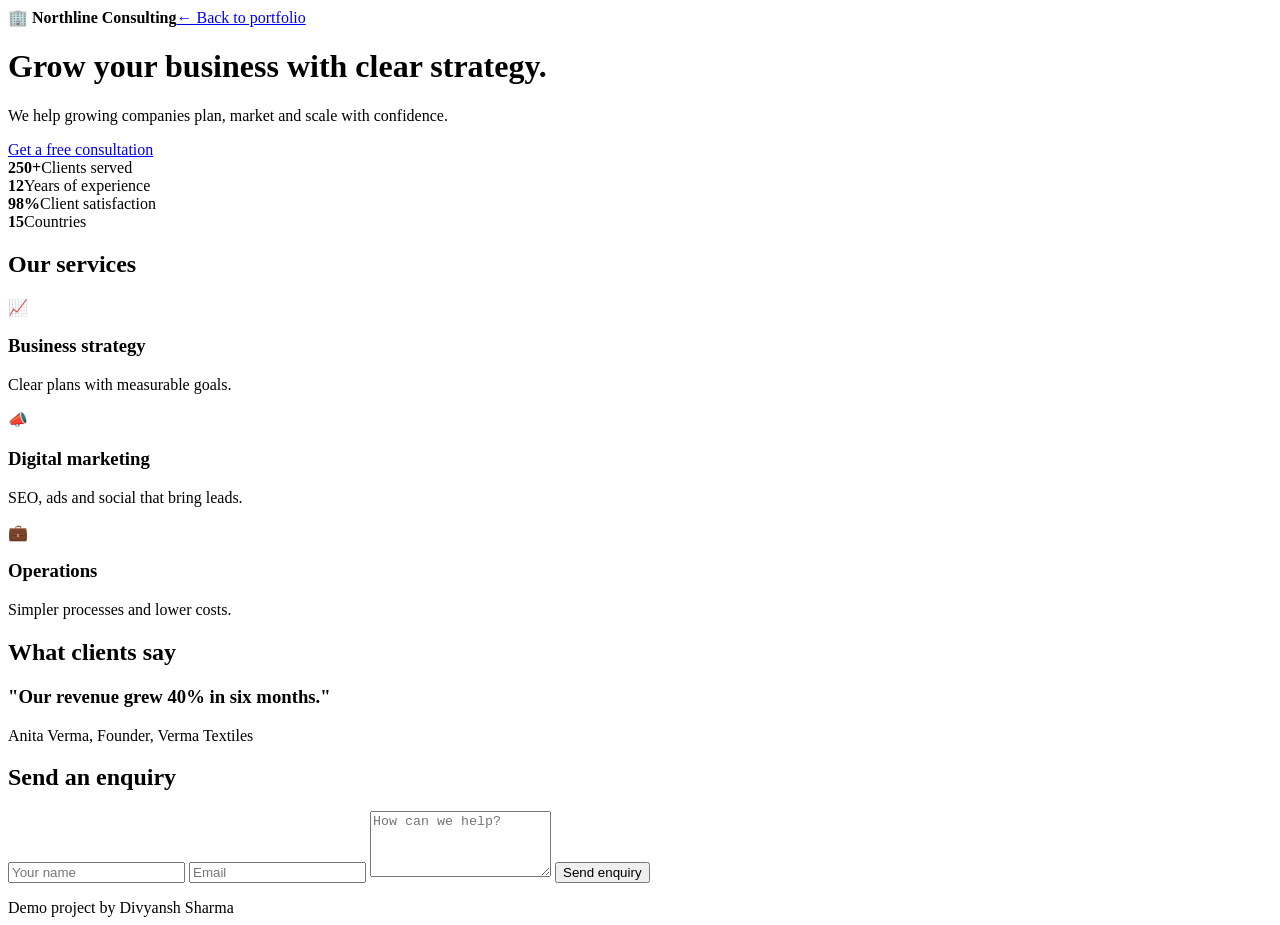
==== business.html @ 746f1582 "Add files via upload" ====
<!DOCTYPE html>
<html lang="en">
<head>
<meta charset="UTF-8">
<meta name="viewport" content="width=device-width,initial-scale=1">
<link href="https://fonts.googleapis.com/css2?family=Fraunces:wght@600&family=Manrope:wght@400;700&display=swap" rel="stylesheet">
<link rel="stylesheet" href="../css/demo.css">
<title>Northline Consulting</title>
</head>
<body style="--a:#1f5eff;--hg:linear-gradient(120deg,#0b1f4d,#1f5eff);--ig:linear-gradient(135deg,#e3ecff,#c5d6ff)">
<div class="top"><b>🏢 Northline Consulting</b><a href="../index.html#work">← Back to portfolio</a></div>
<div class="hero"><h1>Grow your business with clear strategy.</h1><p>We help growing companies plan, market and scale with confidence.</p><a class="btn" href="#contact">Get a free consultation</a></div>

<section><div class="stats">
  <div><b>250+</b>Clients served</div>
  <div><b>12</b>Years of experience</div>
  <div><b>98%</b>Client satisfaction</div>
  <div><b>15</b>Countries</div>
</div></section>

<section><h2>Our services</h2><div class="cards">
  <div class="item"><div class="img">📈</div><div class="b"><h3>Business strategy</h3><p>Clear plans with measurable goals.</p></div></div>
  <div class="item"><div class="img">📣</div><div class="b"><h3>Digital marketing</h3><p>SEO, ads and social that bring leads.</p></div></div>
  <div class="item"><div class="img">💼</div><div class="b"><h3>Operations</h3><p>Simpler processes and lower costs.</p></div></div>
</div></section>

<section><h2>What clients say</h2>
<div class="item"><div class="b"><h3>"Our revenue grew 40% in six months."</h3><p>Anita Verma, Founder, Verma Textiles</p></div></div></section>

<section id="contact"><h2>Send an enquiry</h2>
<form id="f">
  <input id="n" placeholder="Your name">
  <input id="e" type="email" placeholder="Email">
  <textarea id="t" rows="4" placeholder="How can we help?"></textarea>
  <button class="btn">Send enquiry</button>
  <p id="msg"></p>
</form></section>

<footer>Demo project by Divyansh Sharma</footer>

<script>
f.onsubmit=x=>{
  x.preventDefault();
  msg.textContent=(!n.value.trim()||!/^\S+@\S+\.\S+$/.test(e.value)||!t.value.trim())?'Please fill all fields with a valid email.':'Thanks '+n.value+', we will reply within 24 hours.';
}
</script>
</body>
</html>
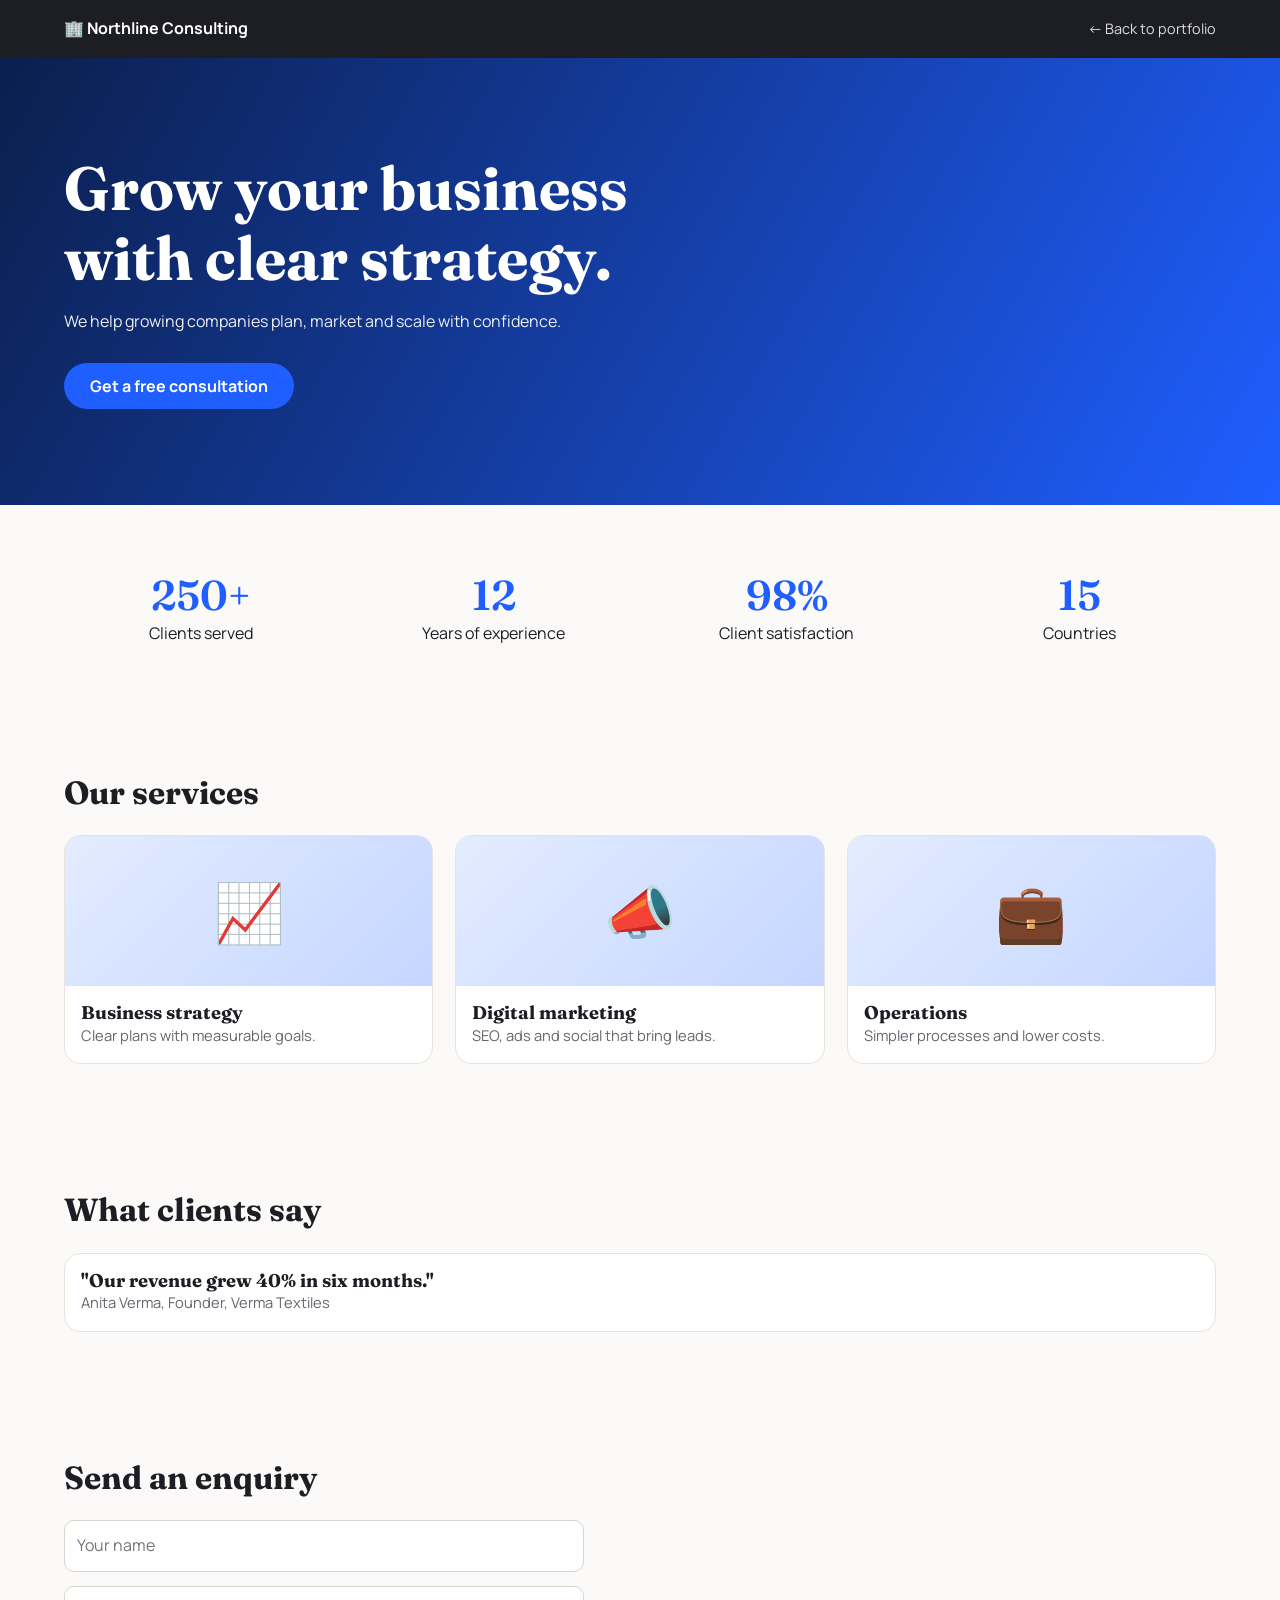
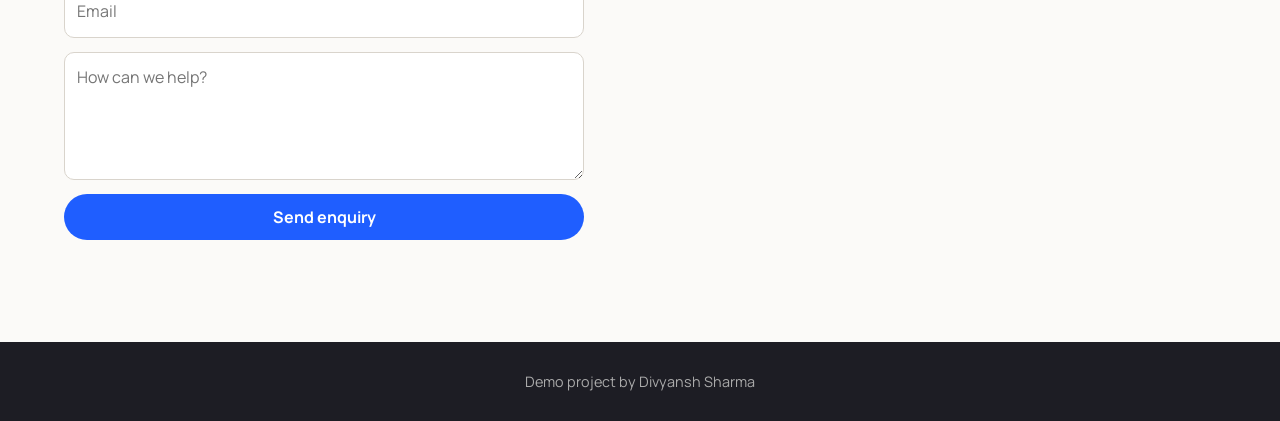
==== commit 4a2aeb14: "business.html" ====
--- a/business.html
+++ b/business.html
@@ -1,48 +1,257 @@
 <!DOCTYPE html>
 <html lang="en">
+
 <head>
+
 <meta charset="UTF-8">
-<meta name="viewport" content="width=device-width,initial-scale=1">
-<link href="https://fonts.googleapis.com/css2?family=Fraunces:wght@600&family=Manrope:wght@400;700&display=swap" rel="stylesheet">
-<link rel="stylesheet" href="../css/demo.css">
+
+<meta
+  name="viewport"
+  content="width=device-width, initial-scale=1"
+>
+
+<link
+  href="https://fonts.googleapis.com/css2?family=Fraunces:wght@600&family=Manrope:wght@400;700&display=swap"
+  rel="stylesheet"
+>
+
+<link rel="stylesheet" href="demo.css">
+
 <title>Northline Consulting</title>
+
 </head>
-<body style="--a:#1f5eff;--hg:linear-gradient(120deg,#0b1f4d,#1f5eff);--ig:linear-gradient(135deg,#e3ecff,#c5d6ff)">
-<div class="top"><b>🏢 Northline Consulting</b><a href="../index.html#work">← Back to portfolio</a></div>
-<div class="hero"><h1>Grow your business with clear strategy.</h1><p>We help growing companies plan, market and scale with confidence.</p><a class="btn" href="#contact">Get a free consultation</a></div>
-
-<section><div class="stats">
-  <div><b>250+</b>Clients served</div>
-  <div><b>12</b>Years of experience</div>
-  <div><b>98%</b>Client satisfaction</div>
-  <div><b>15</b>Countries</div>
-</div></section>
-
-<section><h2>Our services</h2><div class="cards">
-  <div class="item"><div class="img">📈</div><div class="b"><h3>Business strategy</h3><p>Clear plans with measurable goals.</p></div></div>
-  <div class="item"><div class="img">📣</div><div class="b"><h3>Digital marketing</h3><p>SEO, ads and social that bring leads.</p></div></div>
-  <div class="item"><div class="img">💼</div><div class="b"><h3>Operations</h3><p>Simpler processes and lower costs.</p></div></div>
-</div></section>
-
-<section><h2>What clients say</h2>
-<div class="item"><div class="b"><h3>"Our revenue grew 40% in six months."</h3><p>Anita Verma, Founder, Verma Textiles</p></div></div></section>
-
-<section id="contact"><h2>Send an enquiry</h2>
-<form id="f">
-  <input id="n" placeholder="Your name">
-  <input id="e" type="email" placeholder="Email">
-  <textarea id="t" rows="4" placeholder="How can we help?"></textarea>
-  <button class="btn">Send enquiry</button>
-  <p id="msg"></p>
-</form></section>
-
-<footer>Demo project by Divyansh Sharma</footer>
+
+<body
+  style="
+    --a:#1f5eff;
+    --hg:linear-gradient(120deg,#0b1f4d,#1f5eff);
+    --ig:linear-gradient(135deg,#e3ecff,#c5d6ff);
+  "
+>
+
+<div class="top">
+
+  <b>🏢 Northline Consulting</b>
+
+  <a href="index.html#work">
+    ← Back to portfolio
+  </a>
+
+</div>
+
+
+<div class="hero">
+
+  <h1>
+    Grow your business with clear strategy.
+  </h1>
+
+  <p>
+    We help growing companies plan, market and scale with confidence.
+  </p>
+
+  <a class="btn" href="#contact">
+    Get a free consultation
+  </a>
+
+</div>
+
+
+<section>
+
+  <div class="stats">
+
+    <div>
+      <b>250+</b>
+      Clients served
+    </div>
+
+    <div>
+      <b>12</b>
+      Years of experience
+    </div>
+
+    <div>
+      <b>98%</b>
+      Client satisfaction
+    </div>
+
+    <div>
+      <b>15</b>
+      Countries
+    </div>
+
+  </div>
+
+</section>
+
+
+<section>
+
+  <h2>Our services</h2>
+
+  <div class="cards">
+
+    <div class="item">
+
+      <div class="img">📈</div>
+
+      <div class="b">
+
+        <h3>Business strategy</h3>
+
+        <p>
+          Clear plans with measurable goals.
+        </p>
+
+      </div>
+
+    </div>
+
+
+    <div class="item">
+
+      <div class="img">📣</div>
+
+      <div class="b">
+
+        <h3>Digital marketing</h3>
+
+        <p>
+          SEO, ads and social that bring leads.
+        </p>
+
+      </div>
+
+    </div>
+
+
+    <div class="item">
+
+      <div class="img">💼</div>
+
+      <div class="b">
+
+        <h3>Operations</h3>
+
+        <p>
+          Simpler processes and lower costs.
+        </p>
+
+      </div>
+
+    </div>
+
+  </div>
+
+</section>
+
+
+<section>
+
+  <h2>What clients say</h2>
+
+  <div class="item">
+
+    <div class="b">
+
+      <h3>
+        "Our revenue grew 40% in six months."
+      </h3>
+
+      <p>
+        Anita Verma, Founder, Verma Textiles
+      </p>
+
+    </div>
+
+  </div>
+
+</section>
+
+
+<section id="contact">
+
+  <h2>Send an enquiry</h2>
+
+  <form id="f">
+
+    <input
+      id="n"
+      placeholder="Your name"
+      required
+    >
+
+    <input
+      id="e"
+      type="email"
+      placeholder="Email"
+      required
+    >
+
+    <textarea
+      id="t"
+      rows="4"
+      placeholder="How can we help?"
+      required
+    ></textarea>
+
+    <button class="btn">
+      Send enquiry
+    </button>
+
+    <p id="msg"></p>
+
+  </form>
+
+</section>
+
+
+<footer>
+  Demo project by Divyansh Sharma
+</footer>
+
 
 <script>
-f.onsubmit=x=>{
-  x.preventDefault();
-  msg.textContent=(!n.value.trim()||!/^\S+@\S+\.\S+$/.test(e.value)||!t.value.trim())?'Please fill all fields with a valid email.':'Thanks '+n.value+', we will reply within 24 hours.';
-}
+
+const form = document.getElementById("f");
+const nameInput = document.getElementById("n");
+const emailInput = document.getElementById("e");
+const textInput = document.getElementById("t");
+const message = document.getElementById("msg");
+
+form.addEventListener("submit", (event) => {
+
+  event.preventDefault();
+
+  const name = nameInput.value.trim();
+  const email = emailInput.value.trim();
+  const text = textInput.value.trim();
+
+  const emailPattern =
+    /^[^\s@]+@[^\s@]+\.[^\s@]+$/;
+
+  if (
+    !name ||
+    !email ||
+    !text ||
+    !emailPattern.test(email)
+  ) {
+
+    message.textContent =
+      "Please fill all fields with a valid email.";
+
+    return;
+  }
+
+  message.textContent =
+    `Thanks ${name}, we will reply within 24 hours.`;
+
+  form.reset();
+
+});
+
 </script>
+
 </body>
-</html>+</html>
--- a/demo.css
+++ b/demo.css
@@ -0,0 +1,345 @@
+* {
+  box-sizing: border-box;
+  margin: 0;
+}
+
+body {
+  font: 1rem/1.6 Manrope, system-ui, sans-serif;
+
+  color: #1d1d24;
+
+  background: #fbfaf8;
+
+  min-height: 100vh;
+}
+
+h1,
+h2,
+h3 {
+  font-family: Fraunces, Georgia, serif;
+
+  line-height: 1.15;
+}
+
+.top {
+  display: flex;
+
+  justify-content: space-between;
+
+  align-items: center;
+
+  padding: 16px 5%;
+
+  background: #1d1d24;
+
+  color: #fff;
+}
+
+.top a {
+  color: #fff;
+
+  text-decoration: none;
+
+  font-size: 0.9rem;
+
+  opacity: 0.85;
+}
+
+.top a:hover {
+  opacity: 1;
+}
+
+.hero {
+  padding: 96px 5%;
+
+  background: var(--hg);
+
+  color: #fff;
+}
+
+.hero h1 {
+  font-size:
+    clamp(2.2rem, 5vw, 3.8rem);
+
+  max-width: 17ch;
+}
+
+.hero p {
+  max-width: 52ch;
+
+  margin: 16px 0 28px;
+
+  opacity: 0.92;
+}
+
+.btn {
+  display: inline-block;
+
+  background: var(--a);
+
+  color: #fff;
+
+  border: 0;
+
+  border-radius: 99px;
+
+  padding: 12px 26px;
+
+  font: 700 1rem Manrope, sans-serif;
+
+  cursor: pointer;
+
+  text-decoration: none;
+}
+
+.btn:hover {
+  opacity: 0.9;
+}
+
+section {
+  padding: 64px 5%;
+}
+
+h2 {
+  font-size: 2rem;
+
+  margin-bottom: 24px;
+}
+
+.tabs {
+  display: flex;
+
+  gap: 10px;
+
+  flex-wrap: wrap;
+
+  margin-bottom: 24px;
+}
+
+.tabs button {
+  border: 1px solid #d9d4cc;
+
+  background: #fff;
+
+  border-radius: 99px;
+
+  padding: 8px 18px;
+
+  font: inherit;
+
+  cursor: pointer;
+}
+
+.tabs .on {
+  background: var(--a);
+
+  color: #fff;
+
+  border-color: var(--a);
+}
+
+.cards {
+  display: grid;
+
+  grid-template-columns:
+    repeat(auto-fit, minmax(230px, 1fr));
+
+  gap: 22px;
+}
+
+.item {
+  background: #fff;
+
+  border: 1px solid #e8e3db;
+
+  border-radius: 16px;
+
+  overflow: hidden;
+}
+
+.img {
+  height: 150px;
+
+  display: grid;
+
+  place-items: center;
+
+  font-size: 3.6rem;
+
+  background: var(--ig);
+}
+
+.b {
+  padding: 16px;
+}
+
+.b h3 {
+  font-size: 1.15rem;
+}
+
+.b p {
+  color: #66646e;
+
+  font-size: 0.92rem;
+}
+
+.price {
+  display: flex;
+
+  justify-content: space-between;
+
+  align-items: center;
+
+  margin-top: 12px;
+
+  font-weight: 700;
+}
+
+.price button {
+  background: var(--a);
+
+  color: #fff;
+
+  border: 0;
+
+  border-radius: 99px;
+
+  padding: 6px 16px;
+
+  cursor: pointer;
+
+  font: inherit;
+}
+
+.stats {
+  display: grid;
+
+  grid-template-columns:
+    repeat(auto-fit, minmax(150px, 1fr));
+
+  gap: 20px;
+
+  text-align: center;
+}
+
+.stats b {
+  display: block;
+
+  font:
+    600 2.6rem Fraunces, serif;
+
+  color: var(--a);
+}
+
+form {
+  display: grid;
+
+  gap: 14px;
+
+  max-width: 520px;
+}
+
+input,
+select,
+textarea {
+  padding: 12px;
+
+  border: 1px solid #d9d4cc;
+
+  border-radius: 10px;
+
+  font: inherit;
+
+  width: 100%;
+}
+
+input:focus,
+select:focus,
+textarea:focus {
+  outline: 2px solid var(--a);
+
+  outline-offset: 2px;
+}
+
+#msg {
+  color: var(--a);
+
+  font-weight: 700;
+
+  min-height: 1.5em;
+}
+
+.cart {
+  background: #fff;
+
+  border: 1px solid #e8e3db;
+
+  border-radius: 16px;
+
+  padding: 20px;
+
+  max-width: 560px;
+}
+
+.row {
+  display: flex;
+
+  justify-content: space-between;
+
+  align-items: center;
+
+  gap: 15px;
+
+  padding: 10px 0;
+
+  border-bottom: 1px solid #eee;
+}
+
+.row button {
+  width: 28px;
+
+  height: 28px;
+
+  border-radius: 50%;
+
+  border: 1px solid #ccc;
+
+  background: #fff;
+
+  cursor: pointer;
+}
+
+footer {
+  padding: 28px 5%;
+
+  background: #1d1d24;
+
+  color: #aaa;
+
+  text-align: center;
+
+  font-size: 0.9rem;
+}
+
+@media (max-width: 600px) {
+
+  .top {
+    gap: 15px;
+  }
+
+  .top a {
+    font-size: 0.8rem;
+  }
+
+  .hero {
+    padding: 70px 5%;
+  }
+
+  section {
+    padding: 50px 5%;
+  }
+
+  .row {
+    align-items: flex-start;
+  }
+}
